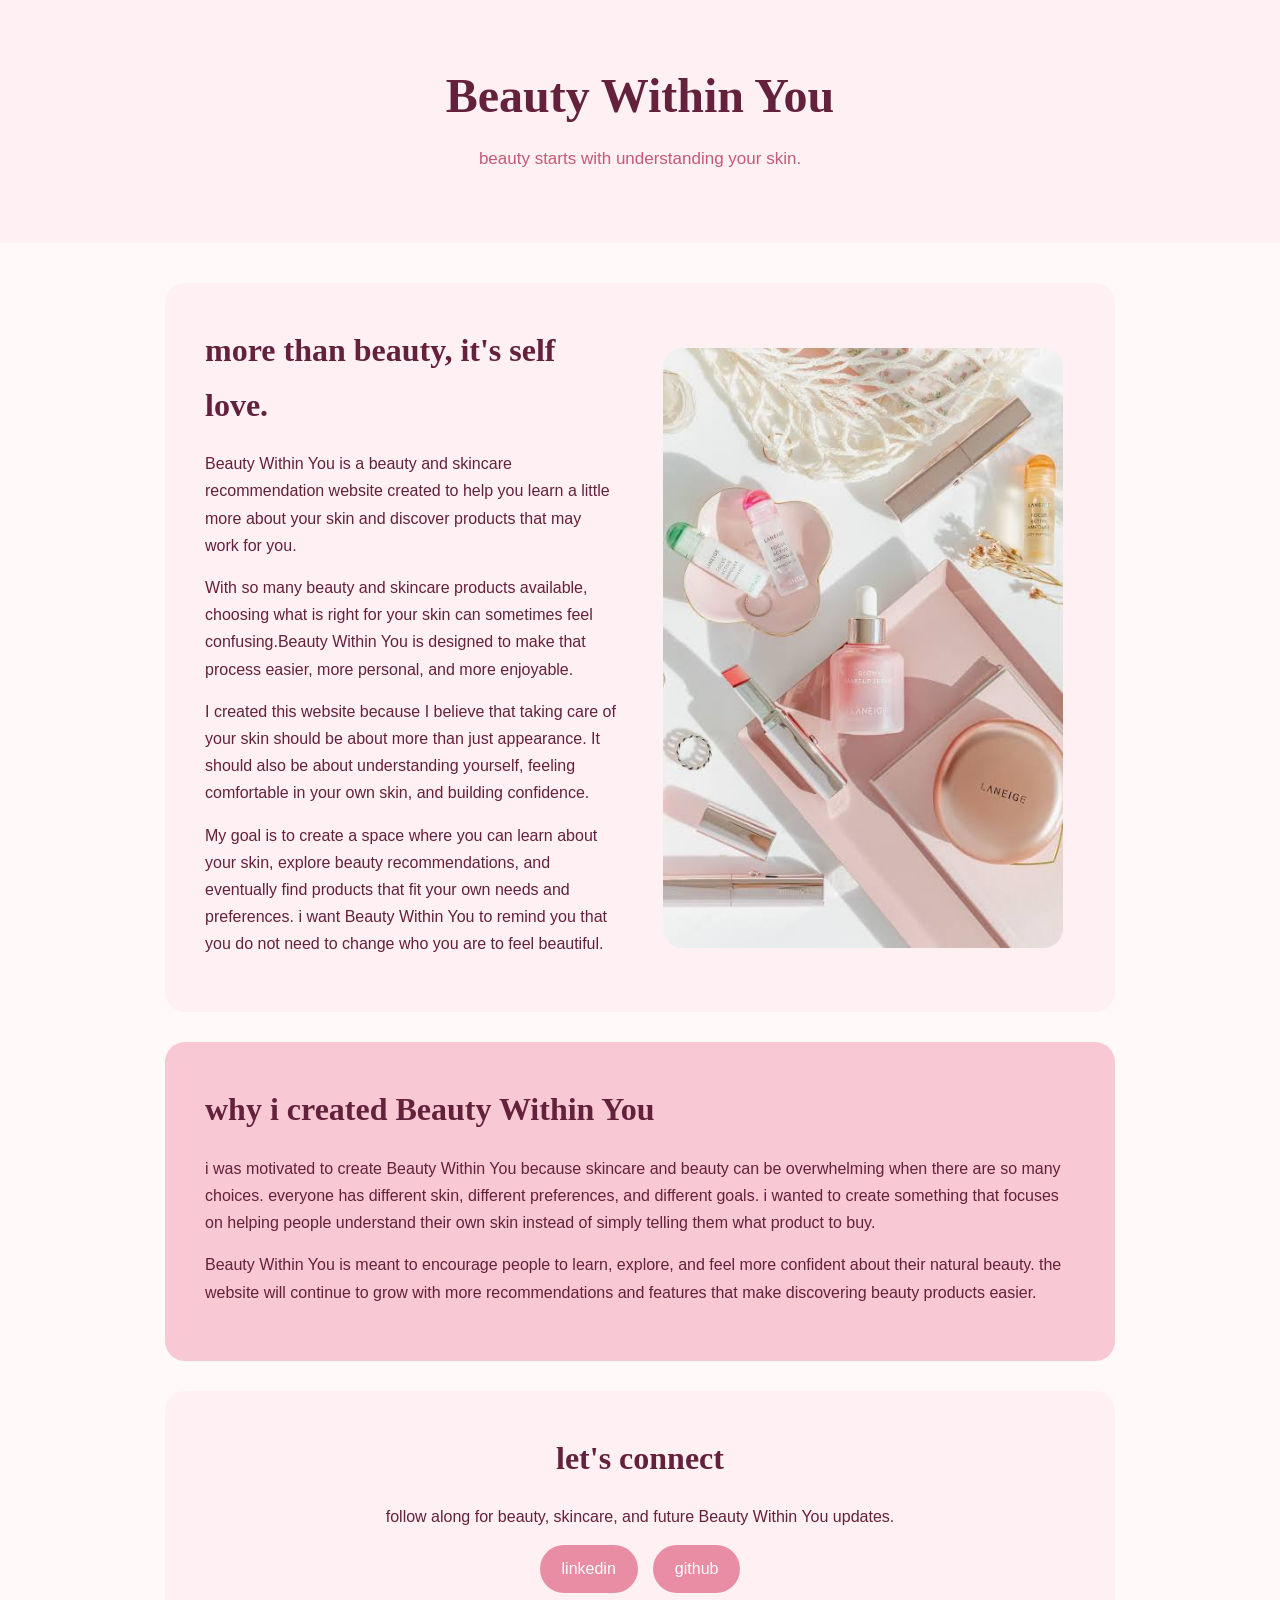
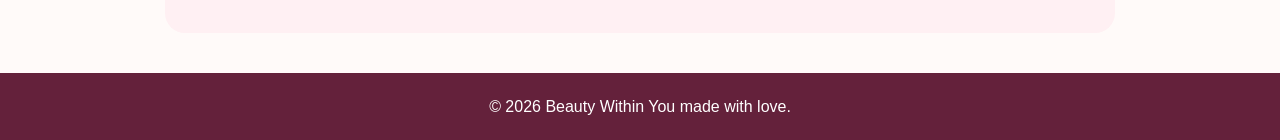
==== about.html @ 4c019d8e "create about page" ====
<!DOCTYPE html>
<html lang="en">
<head>
    <!-- basic page information like it tells  the browser how to read my page and make
      it fit different screen sizes-->
    <meta charset="UTF-8">
    <meta name="viewport" content="width=device-width, initial-scale=1.0">
<!-- Here is my page title -->
<title>about Beauty Within You</title>
<!-- connect the external css file -->
<link rel="stylesheet" href="style.css">
</head>
<body>

<!-- page header -->
<header>
    <h1>Beauty Within You</h1>
    <p>beauty starts with understanding your skin.</p>
</header>
<!-- main about section -->
<main>
    <section class="about">
        <!-- about my heading and a little detail -->
        <div class="about-text">
            <h2>more than beauty, it's self love.</h2>
       <p>
                Beauty Within You is a beauty and skincare recommendation
                website created to help you learn a little more about
                your skin and discover products that may work for you.
        </p>
         <p>
                With so many beauty and skincare products available,
                choosing what is right for your skin can sometimes feel
                confusing.Beauty Within You is designed to make that process
                easier, more personal, and more enjoyable.
            </p>
            <!-- about like why I created and a detail-->
            <p>
                I created this website because I believe that taking care
                of your skin should be about more than just appearance.
                It should also be about understanding yourself, feeling
                comfortable in your own skin, and building confidence.
            </p>
            <p>
                My goal is to create a space where you can learn about
                your skin, explore beauty recommendations, and eventually
                find products that fit your own needs and preferences.
                i want Beauty Within You to remind you that you do not need to
                change who you are to feel beautiful.
            </p>
        </div>
        <!-- Added a small image -->
        <div class="about-image">
            <img src="Skinc.jpg" alt="skincare products">
        </div>
    </section>
    <!-- motivation -->
    <section class="motivation">
  <h2>why i created Beauty Within You</h2>
        <p>
            i was motivated to create Beauty Within You because skincare and
            beauty can be overwhelming when there are so many choices.
            everyone has different skin, different preferences, and
            different goals. i wanted to create something that focuses
            on helping people understand their own skin instead of
            simply telling them what product to buy.
        </p>
        <p>
            Beauty Within You is meant to encourage people to learn, explore,
            and feel more confident about their natural beauty. the
            website will continue to grow with more recommendations and
            features that make discovering beauty products easier.
        </p>
    </section>
    <!-- social media section -->
    <section class="socials">
        <h2>let's connect</h2>
        <p>
            follow along for beauty, skincare, and future Beauty Within You updates.
        </p>
        <div class="social-links">
            <a href="https://www.linkedin.com/in/mouni-sri-n" target="_blank">linkedin</a>
            <a href="https://github.com/MouniSri039" target="_blank">github</a>
        </div>
    </section>
</main>
<!--Added a page footer so it looks more as a website -->
<footer>
    <p>&copy; 2026 Beauty Within You made with love.</p>
</footer>
</body>
</html>
---- style.css ----
/* here are all the colors I chose from coolors.coo which was recomended by sir in the class.
 I also went for more of a pink theme for aesthetics.
light blush: #fff0f3 soft pink: #f8c8d4 rose pink: #e88da3 berry: #c45a78 dark plum: #64213b off white: #fffaf9
*/ 
* {
  margin: 0;
  padding: 0;
  box-sizing: border-box;
  }
/* Made a basic page styling */
body {
background-color: #fffaf9;
color: #64213b;
font-family: Arial, sans-serif;
line-height: 1.7;
}
/* Here is header styling */
header {
background-color: #fff0f3;
text-align: center;
padding: 55px 20px;
}
/* Here is for website name */
header h1 {
color: #64213b;
font-family: Georgia, serif;
font-size: 48px;
margin-bottom: 8px;
}
/* My header description */
header p {
color: #c45a78;
font-size: 17px;
}
/* main page */
main {
max-width: 1000px;
margin: 40px auto;
padding: 0 25px;
}
/* about section layout */
.about {
background-color: #fff0f3;
display: flex;
align-items: center;
gap: 45px;
padding: 40px;
margin-bottom: 30px;
border-radius: 20px;
}
/* most of text area */
.about-text {
flex: 1;
}
/* For my section headings */
h2 {
color: #64213b;
font-family: Georgia, serif;
font-size: 32px;
margin-bottom: 18px;
}
/* paragraph spacing */
p {
margin-bottom: 15px;
}
/*Fot the image */
.about-image {
flex: 1;
}
/* skinc image that i added */
.about-image img {
width: 100%;
max-width: 400px;
border-radius: 20px;
display: block;
}
/* for my motivation section */
.motivation {
background-color: #f8c8d4;
padding: 40px;
margin-bottom: 30px;
border-radius: 20px;
}
/* social media section my socials only added 2 though  */
.socials {
background-color: #fff0f3;
text-align: center;
padding: 40px;
border-radius: 20px;
}
/* social media links */
.social-links {
display: flex;
justify-content: center;
gap: 15px;
flex-wrap: wrap;
}
/* link buttons */
.social-links a {
background-color: #e88da3;
color: white;
text-decoration: none;
padding: 10px 22px;
border-radius: 25px;
}
/*Added to  change link color when mouse is over it cause sir mention it in class */
.social-links a:hover {
background-color: #c45a78;
}
/* footer styling */
footer {
background-color: #64213b;
color: white;
text-align: center;
padding: 20px;
}
/* removing rhe extra space in footer */
footer p {
margin: 0;
}
/* basically makehe page work better on smaller screens */
@media (max-width: 700px) {
.about {
    flex-direction: column;
}
header h1 {
    font-size: 38px;
}
h2 {
    font-size: 27px;
}
}
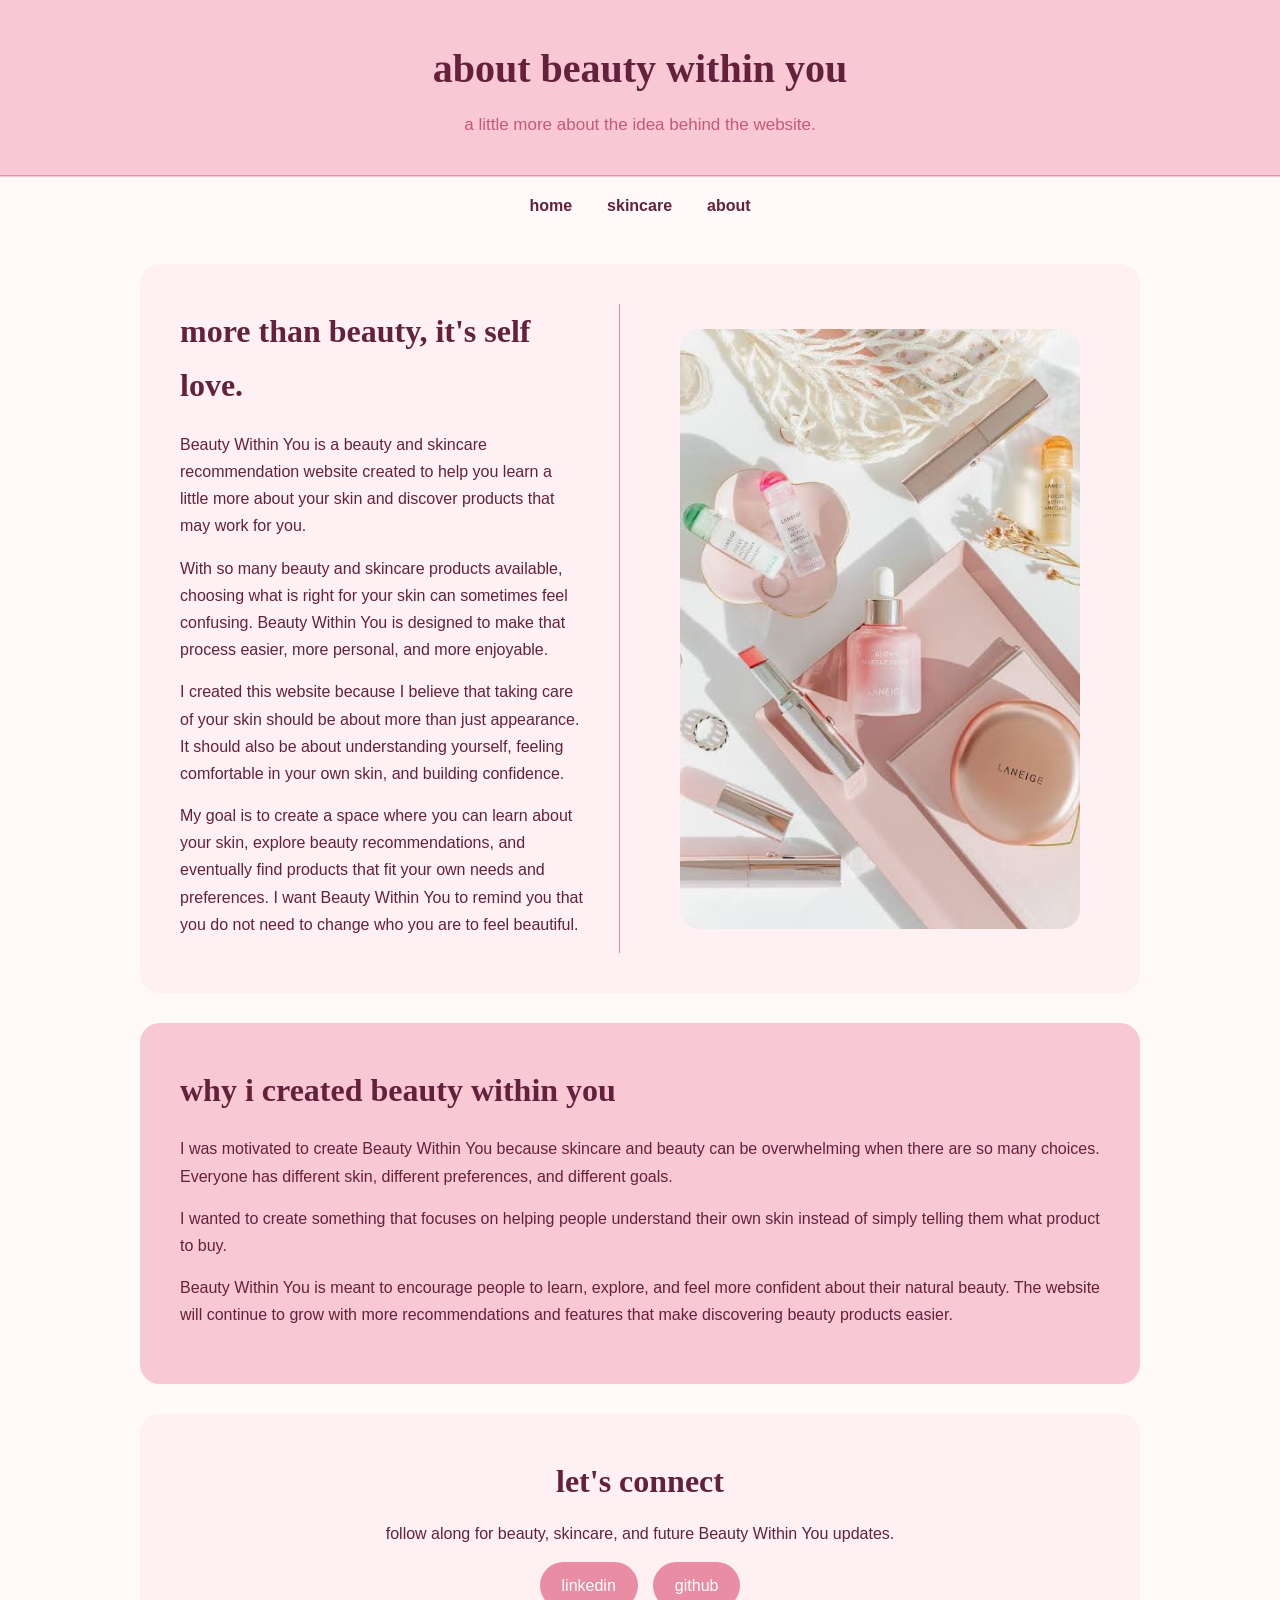
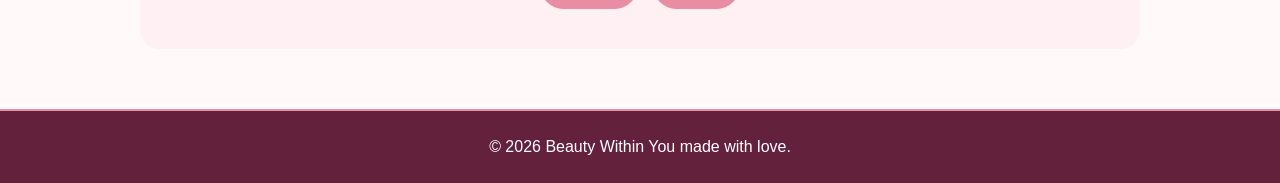
==== commit 1b29954a: "add page layout and navigation" ====
--- a/about.html
+++ b/about.html
@@ -1,92 +1,105 @@
 <!DOCTYPE html>
 <html lang="en">
 <head>
-    <!-- basic page information like it tells  the browser how to read my page and make
-      it fit different screen sizes-->
+    <!-- Firstly a basic page information -->
     <meta charset="UTF-8">
     <meta name="viewport" content="width=device-width, initial-scale=1.0">
-<!-- Here is my page title -->
-<title>about Beauty Within You</title>
-<!-- connect the external css file -->
-<link rel="stylesheet" href="style.css">
+    <!-- my page title -->
+    <title>about beauty within you</title>
+    <!-- connecting the external css file -->
+    <link rel="stylesheet" href="style.css">
 </head>
-<body>
-
-<!-- page header -->
-<header>
-    <h1>Beauty Within You</h1>
-    <p>beauty starts with understanding your skin.</p>
+    <header class="about-page-header">
+    <h1>about beauty within you</h1>
+    <p>a little more about the idea behind the website.</p>
 </header>
-<!-- main about section -->
-<main>
-    <section class="about">
-        <!-- about my heading and a little detail -->
-        <div class="about-text">
-            <h2>more than beauty, it's self love.</h2>
-       <p>
-                Beauty Within You is a beauty and skincare recommendation
-                website created to help you learn a little more about
-                your skin and discover products that may work for you.
-        </p>
-         <p>
-                With so many beauty and skincare products available,
-                choosing what is right for your skin can sometimes feel
-                confusing.Beauty Within You is designed to make that process
-                easier, more personal, and more enjoyable.
-            </p>
-            <!-- about like why I created and a detail-->
+<nav class="navbar">
+    <a href="index.html">home</a>
+    <a href="skincare.html">skincare</a>
+    <a href="about.html">about</a>
+</nav>
+    <!--my  main page content -->
+    <main>
+        <!-- about section uses flexbox to create the layout -->
+        <section class="about">
+            <!-- about text -->
+            <div class="about-text">
+                <!-- section heading -->
+                <h2>more than beauty, it's self love.</h2>
+                <p>
+                    Beauty Within You is a beauty and skincare recommendation
+                    website created to help you learn a little more about
+                    your skin and discover products that may work for you.
+                </p>
+                <p>
+                    With so many beauty and skincare products available,
+                    choosing what is right for your skin can sometimes feel
+                    confusing. Beauty Within You is designed to make that
+                    process easier, more personal, and more enjoyable.
+                </p>
+                <p>
+                    I created this website because I believe that taking care
+                    of your skin should be about more than just appearance.
+                    It should also be about understanding yourself, feeling
+                    comfortable in your own skin, and building confidence.
+                </p>
+                <p>
+                    My goal is to create a space where you can learn about
+                    your skin, explore beauty recommendations, and eventually
+                    find products that fit your own needs and preferences.
+                    I want Beauty Within You to remind you that you do not
+                    need to change who you are to feel beautiful.
+                </p>
+            </div>
+            <!-- skincare image -->
+            <div class="about-image">
+                <img src="Skinc.jpg" alt="skincare products">
+            </div>
+        </section>
+        <!--  what motivated me section -->
+        <section class="motivation">
+            <h2>why i created beauty within you</h2>
             <p>
-                I created this website because I believe that taking care
-                of your skin should be about more than just appearance.
-                It should also be about understanding yourself, feeling
-                comfortable in your own skin, and building confidence.
+                I was motivated to create Beauty Within You because skincare
+                and beauty can be overwhelming when there are so many choices.
+                Everyone has different skin, different preferences, and
+                different goals.
             </p>
             <p>
-                My goal is to create a space where you can learn about
-                your skin, explore beauty recommendations, and eventually
-                find products that fit your own needs and preferences.
-                i want Beauty Within You to remind you that you do not need to
-                change who you are to feel beautiful.
+                I wanted to create something that focuses on helping people
+                understand their own skin instead of simply telling them
+                what product to buy.
             </p>
-        </div>
-        <!-- Added a small image -->
-        <div class="about-image">
-            <img src="Skinc.jpg" alt="skincare products">
-        </div>
-    </section>
-    <!-- motivation -->
-    <section class="motivation">
-  <h2>why i created Beauty Within You</h2>
-        <p>
-            i was motivated to create Beauty Within You because skincare and
-            beauty can be overwhelming when there are so many choices.
-            everyone has different skin, different preferences, and
-            different goals. i wanted to create something that focuses
-            on helping people understand their own skin instead of
-            simply telling them what product to buy.
-        </p>
-        <p>
-            Beauty Within You is meant to encourage people to learn, explore,
-            and feel more confident about their natural beauty. the
-            website will continue to grow with more recommendations and
-            features that make discovering beauty products easier.
-        </p>
-    </section>
-    <!-- social media section -->
-    <section class="socials">
-        <h2>let's connect</h2>
-        <p>
-            follow along for beauty, skincare, and future Beauty Within You updates.
-        </p>
-        <div class="social-links">
-            <a href="https://www.linkedin.com/in/mouni-sri-n" target="_blank">linkedin</a>
-            <a href="https://github.com/MouniSri039" target="_blank">github</a>
-        </div>
-    </section>
-</main>
-<!--Added a page footer so it looks more as a website -->
-<footer>
-    <p>&copy; 2026 Beauty Within You made with love.</p>
-</footer>
+            <p>
+                Beauty Within You is meant to encourage people to learn,
+                explore, and feel more confident about their natural beauty.
+                The website will continue to grow with more recommendations
+                and features that make discovering beauty products easier.
+            </p>
+        </section>
+        <!--my social media section to connect -->
+        <section class="socials">
+            <h2>let's connect</h2>
+            <p>
+                follow along for beauty, skincare, and future
+                Beauty Within You updates.
+            </p>
+            <!-- social media links -->
+            <div class="social-links">
+                <a href="https://www.linkedin.com/in/mouni-sri-n"
+                   target="_blank">
+                    linkedin
+                </a>
+                <a href="https://github.com/MouniSri039"
+                   target="_blank">
+                    github
+                </a>
+            </div>
+        </section>
+    </main>
+    <!-- adding page footer so website looks more put together-->
+    <footer>
+        <p>&copy; 2026 Beauty Within You made with love.</p>
+    </footer>
 </body>
-</html>
+</html>
--- a/style.css
+++ b/style.css
@@ -1,132 +1,233 @@
-/* here are all the colors I chose from coolors.coo which was recomended by sir in the class.
- I also went for more of a pink theme for aesthetics.
-light blush: #fff0f3 soft pink: #f8c8d4 rose pink: #e88da3 berry: #c45a78 dark plum: #64213b off white: #fffaf9
-*/ 
+/* External page styling- I used grid as requrided than float or flexbox */
 * {
   margin: 0;
   padding: 0;
   box-sizing: border-box;
-  }
-/* Made a basic page styling */
+}
 body {
-background-color: #fffaf9;
-color: #64213b;
-font-family: Arial, sans-serif;
-line-height: 1.7;
-}
-/* Here is header styling */
-header {
-background-color: #fff0f3;
-text-align: center;
-padding: 55px 20px;
-}
-/* Here is for website name */
-header h1 {
-color: #64213b;
-font-family: Georgia, serif;
-font-size: 48px;
-margin-bottom: 8px;
-}
-/* My header description */
-header p {
-color: #c45a78;
-font-size: 17px;
-}
-/* main page */
-main {
-max-width: 1000px;
-margin: 40px auto;
-padding: 0 25px;
-}
-/* about section layout */
+  background-color: #fffaf9;
+  color: #64213b;
+  font-family: Arial, sans-serif;
+  line-height: 1.7;
+}
+/* my header and navigation */
+.site-header {
+  background-color: #fff0f3;
+  text-align: center;
+  padding: 45px 20px 30px;
+  border-bottom: 2px solid #e88da3;
+}
+.site-header h1 {
+  color: #64213b;
+  font-family: Georgia, serif;
+  font-size: 48px;
+  margin-bottom: 8px;
+  text-transform: lowercase;
+}
+.site-header p {
+  color: #c45a78;
+  font-size: 17px;
+  margin-bottom: 25px;
+}
+/* navigation links sections */
+.navbar {
+  display: flex;
+  justify-content: center;
+  gap: 35px;
+  padding-top: 15px;
+  border-top: 1px solid #f8c8d4;
+}
+.navbar a {
+  color: #64213b;
+  text-decoration: none;
+  font-size: 16px;
+  font-weight: bold;
+}
+.navbar a:hover {
+  color: #c45a78;
+}
+/* for my home and skincare pages*/
+.home-content,
+.skincare-content {
+  max-width: 1000px;
+  margin: 45px auto;
+  padding: 0 25px;
+}
+/* basic introduction section */
+.welcome {
+  background-color: #f8c8d4;
+  padding: 35px;
+  border-radius: 18px;
+  text-align: center;
+  margin-bottom: 30px;
+}
+.welcome h2 {
+  color: #64213b;
+  font-family: Georgia, serif;
+  font-size: 32px;
+  margin-bottom: 12px;
+}
+/*  as regruired used content grid */
+.content-grid {
+  display: grid;
+  grid-template-columns: repeat(2, 1fr);
+  gap: 25px;
+}
+/* separate content cards */
+.content-card {
+  background-color: #fff0f3;
+  padding: 30px;
+  border: 1px solid #f8c8d4;
+  border-radius: 18px;
+  min-height: 170px;
+}
+.content-card h2 {
+  color: #64213b;
+  font-family: Georgia, serif;
+  font-size: 26px;
+  margin-bottom: 12px;
+}
+.content-card p {
+  margin-bottom: 0;
+}
+/* about page heading */
+.about-page-header {
+  background-color: #f8c8d4;
+  text-align: center;
+  padding: 35px 20px;
+  border-bottom: 1px solid #e88da3;
+}
+.about-page-header h1 {
+  color: #64213b;
+  font-family: Georgia, serif;
+  font-size: 40px;
+  margin-bottom: 8px;
+}
+.about-page-header p {
+  color: #c45a78;
+  font-size: 17px;
+}
+/* about text and image columns */
 .about {
-background-color: #fff0f3;
-display: flex;
-align-items: center;
-gap: 45px;
-padding: 40px;
-margin-bottom: 30px;
-border-radius: 20px;
-}
-/* most of text area */
+  background-color: #fff0f3;
+  display: grid;
+  grid-template-columns: 1fr 1fr;
+  gap: 40px;
+  padding: 40px;
+  margin: 45px auto 30px;
+  max-width: 1000px;
+  border-radius: 20px;
+}
+/* text column */
 .about-text {
-flex: 1;
-}
-/* For my section headings */
-h2 {
-color: #64213b;
-font-family: Georgia, serif;
-font-size: 32px;
-margin-bottom: 18px;
-}
-/* paragraph spacing */
-p {
-margin-bottom: 15px;
-}
-/*Fot the image */
+  padding-right: 35px;
+  border-right: 1px solid #e88da3;
+}
+.about-text h2 {
+  color: #64213b;
+  font-family: Georgia, serif;
+  font-size: 32px;
+  margin-bottom: 18px;
+}
+.about-text p {
+  margin-bottom: 15px;
+}
+/* image column */
 .about-image {
-flex: 1;
-}
-/* skinc image that i added */
+  display: flex;
+  align-items: center;
+  justify-content: center;
+}
 .about-image img {
-width: 100%;
-max-width: 400px;
-border-radius: 20px;
-display: block;
-}
-/* for my motivation section */
+  width: 100%;
+  max-width: 400px;
+  border-radius: 20px;
+  display: block;
+}
+/* motivation section */
 .motivation {
-background-color: #f8c8d4;
-padding: 40px;
-margin-bottom: 30px;
-border-radius: 20px;
-}
-/* social media section my socials only added 2 though  */
+  background-color: #f8c8d4;
+  max-width: 1000px;
+  margin: 0 auto 30px;
+  padding: 40px;
+  border-radius: 20px;
+}
+.motivation h2 {
+  color: #64213b;
+  font-family: Georgia, serif;
+  font-size: 32px;
+  margin-bottom: 18px;
+}
+.motivation p {
+  margin-bottom: 15px;
+}
+/*my  social media section */
 .socials {
-background-color: #fff0f3;
-text-align: center;
-padding: 40px;
-border-radius: 20px;
-}
-/* social media links */
+  background-color: #fff0f3;
+  max-width: 1000px;
+  margin: 0 auto;
+  text-align: center;
+  padding: 40px;
+  border-radius: 20px;
+}
+.socials h2 {
+  color: #64213b;
+  font-family: Georgia, serif;
+  font-size: 32px;
+  margin-bottom: 12px;
+}
+/* social links */
 .social-links {
-display: flex;
-justify-content: center;
-gap: 15px;
-flex-wrap: wrap;
-}
-/* link buttons */
+  display: flex;
+  justify-content: center;
+  gap: 15px;
+  flex-wrap: wrap;
+  margin-top: 15px;
+}
 .social-links a {
-background-color: #e88da3;
-color: white;
-text-decoration: none;
-padding: 10px 22px;
-border-radius: 25px;
-}
-/*Added to  change link color when mouse is over it cause sir mention it in class */
+  background-color: #e88da3;
+  color: white;
+  text-decoration: none;
+  padding: 10px 22px;
+  border-radius: 25px;
+}
 .social-links a:hover {
-background-color: #c45a78;
-}
-/* footer styling */
+  background-color: #c45a78;
+}
+/* footer*/
 footer {
-background-color: #64213b;
-color: white;
-text-align: center;
-padding: 20px;
-}
-/* removing rhe extra space in footer */
+  margin-top: 60px;
+  border-top: 2px solid #e88da3;
+  background-color: #64213b;
+  color: white;
+  text-align: center;
+  padding: 22px;
+}
 footer p {
-margin: 0;
-}
-/* basically makehe page work better on smaller screens */
+  margin: 0;
+}
+/* smaller screens */
 @media (max-width: 700px) {
-.about {
-    flex-direction: column;
-}
-header h1 {
+  .site-header h1 {
     font-size: 38px;
-}
-h2 {
-    font-size: 27px;
-}
-}
+  }
+  .navbar {
+    gap: 18px;
+  }
+  .content-grid {
+    grid-template-columns: 1fr;
+  }
+  .about {
+    grid-template-columns: 1fr;
+    padding: 30px;
+  }
+  .about-text {
+    padding-right: 0;
+    padding-bottom: 25px;
+    border-right: none;
+    border-bottom: 1px solid #e88da3;
+  }
+  .about-page-header h1 {
+    font-size: 34px;
+  }
+}
